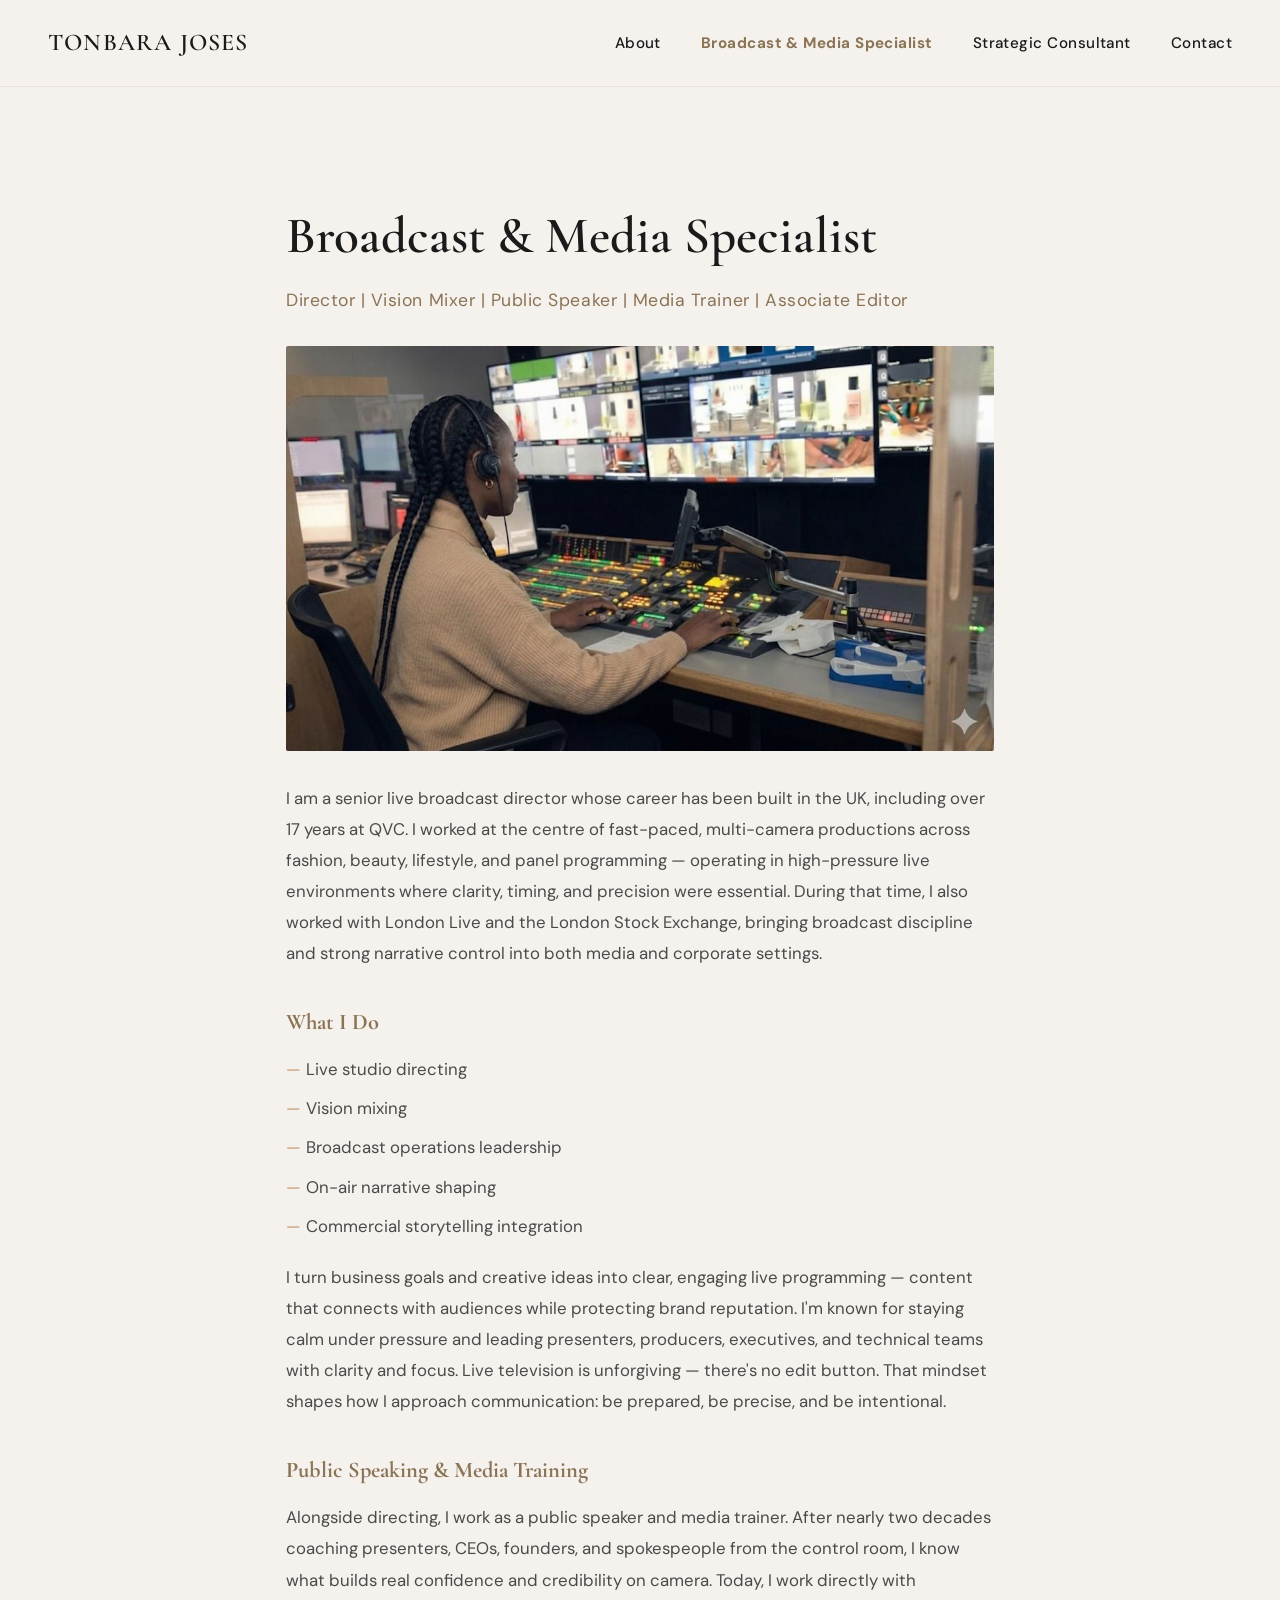
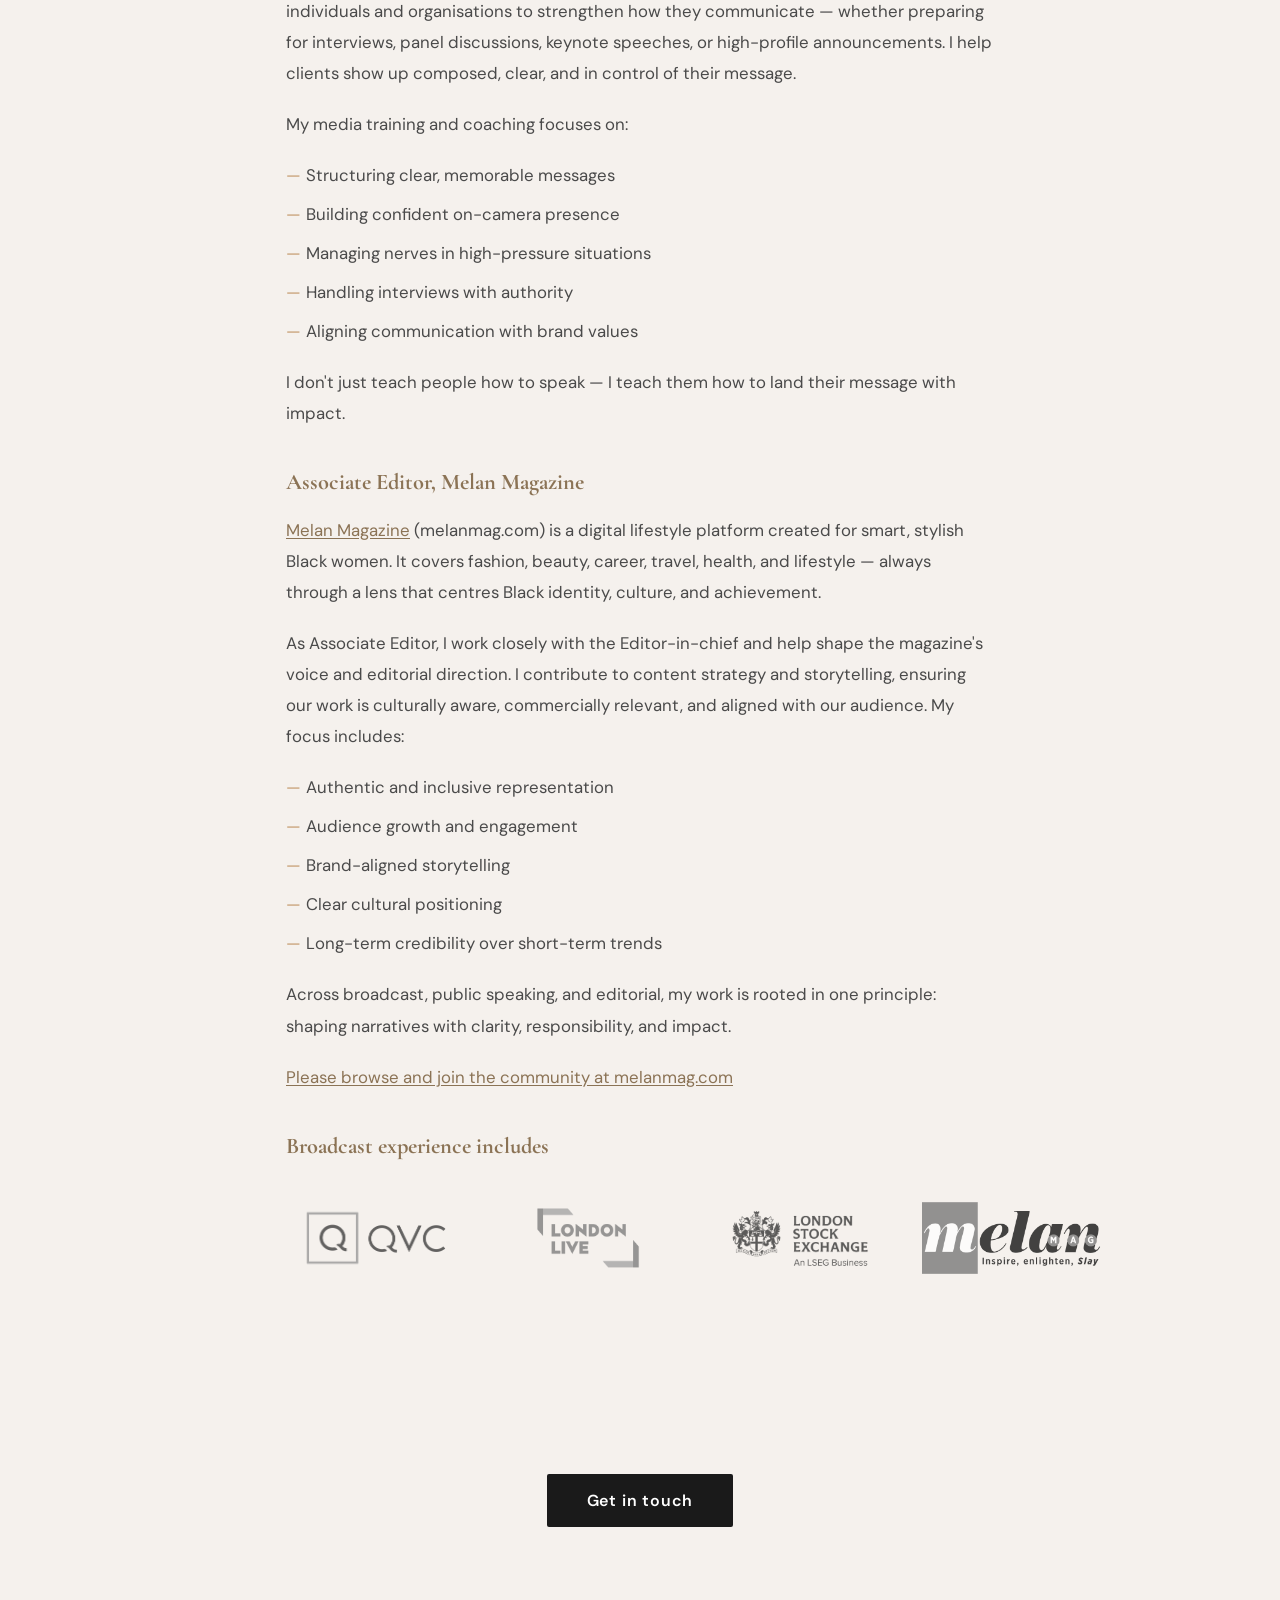
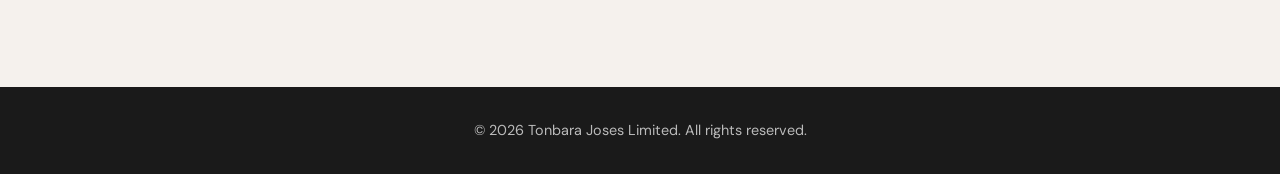
==== broadcast-media-specialist.html @ c66e3804 "Wrapped up improvements" ====
<!DOCTYPE html>
<html lang="en">
<head>
    <meta charset="UTF-8">
    <meta name="viewport" content="width=device-width, initial-scale=1.0">
    <meta name="theme-color" content="#f5f1ed">
    <meta name="description" content="Tonbara Joses - Broadcast & Media Specialist. Senior live broadcast director, vision mixer, public speaker, and media trainer with over 17 years at QVC and experience at London Live and London Stock Exchange.">
    <meta name="author" content="Tonbara Joses">
    <link rel="icon" type="image/x-icon" href="assets/favicon.ico">
    <title>Broadcast &amp; Media Specialist - Tonbara Joses</title>
    <link rel="preconnect" href="https://fonts.googleapis.com">
    <link rel="preconnect" href="https://fonts.gstatic.com" crossorigin>
    <link href="https://fonts.googleapis.com/css2?family=Cormorant+Garamond:wght@300;400;600;700&family=DM+Sans:wght@400;500;700&display=swap" rel="stylesheet">
    <link rel="stylesheet" href="styles.css">
</head>
<body>
    <header>
        <nav>
            <div class="logo"><a href="index.html">TONBARA JOSES</a></div>
            <ul class="nav-links">
                <li><a href="index.html#about">About</a></li>
                <li><a href="broadcast-media-specialist.html" class="active">Broadcast &amp; Media Specialist</a></li>
                <li><a href="strategic-consultant.html">Strategic Consultant</a></li>
                <li><a href="index.html#contact">Contact</a></li>
            </ul>
        </nav>
    </header>

    <main class="inner-page">
        <section class="page-hero">
            <h1>Broadcast &amp; Media Specialist</h1>
            <p class="page-subtitle">Director | Vision Mixer | Public Speaker | Media Trainer | Associate Editor</p>
        </section>

        <section class="page-content">
            <img src="assets/at_desk.jpeg" alt="Tonbara Joses in the broadcast control room" class="broadcast-page-photo">
            <div class="content-block content-block-no-top-margin">
                <p>
                    I am a senior live broadcast director whose career has been built in the UK, including over 17 years at QVC. I worked at the centre of fast-paced, multi-camera productions across fashion, beauty, lifestyle, and panel programming — operating in high-pressure live environments where clarity, timing, and precision were essential. During that time, I also worked with London Live and the London Stock Exchange, bringing broadcast discipline and strong narrative control into both media and corporate settings.
                </p>
            </div>

            <h3>What I Do</h3>
            <ul class="service-list">
                <li>Live studio directing</li>
                <li>Vision mixing</li>
                <li>Broadcast operations leadership</li>
                <li>On-air narrative shaping</li>
                <li>Commercial storytelling integration</li>
            </ul>
            <p>
                I turn business goals and creative ideas into clear, engaging live programming — content that connects with audiences while protecting brand reputation. I'm known for staying calm under pressure and leading presenters, producers, executives, and technical teams with clarity and focus. Live television is unforgiving — there's no edit button. That mindset shapes how I approach communication: be prepared, be precise, and be intentional.
            </p>

            <h3>Public Speaking &amp; Media Training</h3>
            <p>
                Alongside directing, I work as a public speaker and media trainer. After nearly two decades coaching presenters, CEOs, founders, and spokespeople from the control room, I know what builds real confidence and credibility on camera. Today, I work directly with individuals and organisations to strengthen how they communicate — whether preparing for interviews, panel discussions, keynote speeches, or high-profile announcements. I help clients show up composed, clear, and in control of their message.
            </p>
            <p>My media training and coaching focuses on:</p>
            <ul class="service-list">
                <li>Structuring clear, memorable messages</li>
                <li>Building confident on-camera presence</li>
                <li>Managing nerves in high-pressure situations</li>
                <li>Handling interviews with authority</li>
                <li>Aligning communication with brand values</li>
            </ul>
            <p>I don't just teach people how to speak — I teach them how to land their message with impact.</p>

            <h3>Associate Editor, Melan Magazine</h3>
            <p>
                <a href="https://melanmag.com" target="_blank" rel="noopener">Melan Magazine</a> (melanmag.com) is a digital lifestyle platform created for smart, stylish Black women. It covers fashion, beauty, career, travel, health, and lifestyle — always through a lens that centres Black identity, culture, and achievement.
            </p>
            <p>
                As Associate Editor, I work closely with the Editor-in-chief and help shape the magazine's voice and editorial direction. I contribute to content strategy and storytelling, ensuring our work is culturally aware, commercially relevant, and aligned with our audience. My focus includes:
            </p>
            <ul class="service-list">
                <li>Authentic and inclusive representation</li>
                <li>Audience growth and engagement</li>
                <li>Brand-aligned storytelling</li>
                <li>Clear cultural positioning</li>
                <li>Long-term credibility over short-term trends</li>
            </ul>
            <p>
                Across broadcast, public speaking, and editorial, my work is rooted in one principle: shaping narratives with clarity, responsibility, and impact.
            </p>
            <p><a href="https://melanmag.com" target="_blank" rel="noopener">Please browse and join the community at melanmag.com</a></p>

            <h3>Broadcast experience includes</h3>
            <div class="brands-logos">
                <img src="assets/logos/qvc.png" alt="QVC" class="brand-logo">
                <img src="assets/logos/london-live.png" alt="London Live" class="brand-logo">
                <img src="assets/logos/lse.png" alt="London Stock Exchange" class="brand-logo">
                <img src="assets/logos/melan.png" alt="Melan Magazine" class="brand-logo">
            </div>
        </section>

        <section class="page-cta">
            <button type="button" class="cta-button js-open-contact-modal">Get in touch</button>
        </section>
    </main>

    <div id="contact-modal" class="contact-modal-overlay" aria-hidden="true">
        <div class="contact-modal">
            <button type="button" class="contact-modal-close js-close-contact-modal" aria-label="Close">×</button>
            <h3>Get in touch</h3>
            <form class="contact-form" action="contact.php" method="post">
                <label for="contact-name">Name</label>
                <input type="text" id="contact-name" name="name" required>

                <label for="contact-email">Email</label>
                <input type="email" id="contact-email" name="email" required>

                <label for="contact-message">Message</label>
                <textarea id="contact-message" name="message" required></textarea>

                <button type="submit">Send message</button>
            </form>
        </div>
    </div>

    <footer>
        <p>&copy; 2026 Tonbara Joses Limited. All rights reserved.</p>
    </footer>

    <script>
        // Contact modal
        (function() {
            const overlay = document.getElementById('contact-modal');
            if (!overlay) return;
            const openModal = () => { overlay.classList.add('is-open'); overlay.setAttribute('aria-hidden', 'false'); document.body.style.overflow = 'hidden'; };
            const closeModal = () => { overlay.classList.remove('is-open'); overlay.setAttribute('aria-hidden', 'true'); document.body.style.overflow = ''; };
            document.querySelectorAll('.js-open-contact-modal').forEach(btn => btn.addEventListener('click', openModal));
            overlay.querySelector('.js-close-contact-modal').addEventListener('click', closeModal);
            overlay.addEventListener('click', e => { if (e.target === overlay) closeModal(); });
            document.addEventListener('keydown', e => { if (e.key === 'Escape') closeModal(); });
        })();

        const header = document.querySelector('header');
        window.addEventListener('scroll', () => {
            if (window.scrollY > 100) {
                header.style.background = 'rgba(245, 241, 237, 0.98)';
                header.style.boxShadow = '0 2px 20px rgba(0,0,0,0.08)';
            } else {
                header.style.background = 'rgba(245, 241, 237, 0.95)';
                header.style.boxShadow = 'none';
            }
        });
    </script>
</body>
</html>
---- styles.css ----
/* ============================================
   Tonbara Joses - External Stylesheet
   ============================================ */

/* CSS Variables */
:root {
    --primary: #1a1a1a;
    --secondary: #8b7355;
    --accent: #c49a6c;
    --light: #f5f1ed;
    --white: #ffffff;
    --transition: all 0.6s cubic-bezier(0.4, 0, 0.2, 1);
}

/* Reset & Base Styles */
* {
    margin: 0;
    padding: 0;
    box-sizing: border-box;
}

body {
    font-family: 'DM Sans', sans-serif;
    background: var(--light);
    color: var(--primary);
    line-height: 1.6;
    overflow-x: hidden;
}

/* Smooth scroll behavior */
html {
    scroll-behavior: smooth;
}

/* Header & Navigation */
header {
    position: fixed;
    top: 0;
    left: 0;
    right: 0;
    z-index: 1000;
    background: rgba(245, 241, 237, 0.95);
    backdrop-filter: blur(10px);
    border-bottom: 1px solid rgba(139, 115, 85, 0.1);
    animation: slideDown 0.8s ease-out;
}

@keyframes slideDown {
    from {
        transform: translateY(-100%);
        opacity: 0;
    }
    to {
        transform: translateY(0);
        opacity: 1;
    }
}

nav {
    max-width: 1400px;
    margin: 0 auto;
    padding: 1.5rem 3rem;
    display: flex;
    justify-content: space-between;
    align-items: center;
}

.logo {
    font-family: 'Cormorant Garamond', serif;
    font-size: 1.5rem;
    font-weight: 600;
    color: var(--primary);
    letter-spacing: 0.05em;
}

.logo a {
    color: inherit;
    text-decoration: none;
}

.nav-links {
    display: flex;
    gap: 2.5rem;
    list-style: none;
}

.nav-links a {
    text-decoration: none;
    color: var(--primary);
    font-size: 0.95rem;
    font-weight: 500;
    letter-spacing: 0.03em;
    position: relative;
    transition: var(--transition);
}

.nav-links a::after {
    content: '';
    position: absolute;
    bottom: -5px;
    left: 0;
    width: 0;
    height: 1px;
    background: var(--secondary);
    transition: width 0.4s ease;
}

.nav-links a:hover::after {
    width: 100%;
}

/* Hero Section */
.hero {
    height: 100vh;
    display: flex;
    align-items: center;
    justify-content: center;
    position: relative;
    background: linear-gradient(135deg, #f5f1ed 0%, #e8dfd6 100%);
    overflow: hidden;
    margin-top: 80px;
}

.hero::before {
    content: '';
    position: absolute;
    top: 0;
    right: 0;
    width: 60%;
    height: 100%;
    background: linear-gradient(to left, rgba(139, 115, 85, 0.08), transparent);
    animation: fadeInRight 1.2s ease-out;
}

@keyframes fadeInRight {
    from {
        opacity: 0;
        transform: translateX(50px);
    }
    to {
        opacity: 1;
        transform: translateX(0);
    }
}

.hero-content {
    max-width: 1400px;
    padding: 0 3rem;
    position: relative;
    z-index: 2;
    display: flex;
    align-items: center;
    gap: 4rem;
}

.hero-image {
    flex-shrink: 0;
    width: 350px;
    height: 350px;
    border-radius: 50%;
    overflow: hidden;
    border: 4px solid var(--white);
    box-shadow: 0 20px 60px rgba(139, 115, 85, 0.3);
    animation: fadeInUp 1s ease-out 0.2s both;
}

.hero-image img {
    width: 100%;
    height: 100%;
    object-fit: cover;
}

.hero-text {
    flex: 1;
}

.hero h1 {
    font-family: 'Cormorant Garamond', serif;
    font-size: clamp(3rem, 8vw, 6.5rem);
    font-weight: 300;
    line-height: 1.1;
    margin-bottom: 1.5rem;
    animation: fadeInUp 1s ease-out 0.3s both;
}

.hero h1 strong {
    font-weight: 700;
    display: block;
    color: var(--secondary);
}

.hero-subtitle {
    font-size: clamp(1.1rem, 2vw, 1.4rem);
    color: var(--secondary);
    margin-bottom: 2.5rem;
    letter-spacing: 0.08em;
    text-transform: uppercase;
    font-weight: 500;
    animation: fadeInUp 1s ease-out 0.5s both;
}

.hero-description {
    font-size: 1.15rem;
    max-width: 600px;
    line-height: 1.8;
    color: #4a4a4a;
    animation: fadeInUp 1s ease-out 0.7s both;
}

@keyframes fadeInUp {
    from {
        opacity: 0;
        transform: translateY(30px);
    }
    to {
        opacity: 1;
        transform: translateY(0);
    }
}

.cta-button {
    display: inline-block;
    margin-top: 2rem;
    padding: 1rem 2.5rem;
    background: var(--primary);
    color: var(--white);
    text-decoration: none;
    font-weight: 600;
    letter-spacing: 0.05em;
    border-radius: 2px;
    border: none;
    cursor: pointer;
    font-family: inherit;
    font-size: 1rem;
    transition: var(--transition);
    animation: fadeInUp 1s ease-out 0.9s both;
}

.cta-button:hover {
    background: var(--secondary);
    transform: translateY(-2px);
    box-shadow: 0 10px 30px rgba(139, 115, 85, 0.3);
}

/* Section Styles */
section {
    max-width: 1400px;
    margin: 0 auto;
    padding: 6rem 3rem;
}

.section-header {
    text-align: center;
    margin-bottom: 4rem;
}

.section-title {
    font-family: 'Cormorant Garamond', serif;
    font-size: clamp(2.5rem, 5vw, 4rem);
    font-weight: 600;
    margin-bottom: 1rem;
    color: var(--primary);
}

.section-subtitle {
    font-size: 1.1rem;
    color: var(--secondary);
    letter-spacing: 0.05em;
}

/* Inner pages (Broadcast & Media Specialist, Strategic Consultant) */
.inner-page {
    padding-top: 100px;
    max-width: 900px;
    margin: 0 auto;
    padding-left: 3rem;
    padding-right: 3rem;
    padding-bottom: 4rem;
}

.page-hero {
    margin-bottom: 2rem;
    padding-bottom: 0;
}

.inner-page .page-content {
    padding-top: 0;
}

.page-hero h1 {
    font-family: 'Cormorant Garamond', serif;
    font-size: clamp(2.25rem, 4vw, 3.5rem);
    font-weight: 600;
    color: var(--primary);
    margin-bottom: 0.5rem;
}

.page-subtitle {
    font-size: 1.1rem;
    color: var(--secondary);
    letter-spacing: 0.03em;
}

.page-lead {
    font-size: 1.15rem;
    line-height: 1.7;
    color: #4a4a4a;
    margin-top: 1rem;
}

.page-content {
    font-size: 1.05rem;
    line-height: 1.85;
    color: #4a4a4a;
}

.page-content h2 {
    font-family: 'Cormorant Garamond', serif;
    font-size: 1.75rem;
    color: var(--primary);
    margin-top: 2.5rem;
    margin-bottom: 1rem;
}

.page-content h3 {
    font-family: 'Cormorant Garamond', serif;
    font-size: 1.4rem;
    color: var(--secondary);
    margin-top: 2rem;
    margin-bottom: 0.75rem;
}

.page-content p {
    margin-bottom: 1.25rem;
}

.page-content .content-block {
    margin-bottom: 1.5rem;
}

.page-content .content-block-no-top-margin {
    margin-top: 0;
}

.broadcast-page-photo {
    width: 100%;
    height: auto;
    display: block;
    margin-bottom: 2rem;
    border-radius: 2px;
}

.page-content .service-list {
    list-style: none;
    margin-bottom: 1.25rem;
}

.page-content .service-list li {
    position: relative;
    padding-left: 1.25rem;
    margin-bottom: 0.5rem;
}

.page-content .service-list li::before {
    content: '—';
    position: absolute;
    left: 0;
    color: var(--accent);
}

.page-content a {
    color: var(--secondary);
    text-decoration: underline;
    text-underline-offset: 2px;
}

.page-content a:hover {
    color: var(--accent);
}

.page-content .highlight-block {
    background: rgba(139, 115, 85, 0.06);
    border-left: 3px solid var(--accent);
    padding: 1.5rem 1.75rem;
    margin-top: 2rem;
    margin-bottom: 2rem;
}

.page-cta {
    text-align: center;
    padding-top: 1rem;
}

/* Contact Modal */
.contact-modal-overlay {
    display: none;
    position: fixed;
    inset: 0;
    background: rgba(26, 26, 26, 0.6);
    z-index: 2000;
    align-items: center;
    justify-content: center;
    padding: 2rem;
    opacity: 0;
    transition: opacity 0.3s ease;
}

.contact-modal-overlay.is-open {
    display: flex;
    opacity: 1;
}

.contact-modal {
    background: var(--white);
    max-width: 500px;
    width: 100%;
    padding: 2.5rem;
    border-radius: 2px;
    box-shadow: 0 20px 60px rgba(0, 0, 0, 0.2);
    position: relative;
    transform: translateY(-20px);
    transition: transform 0.3s ease;
}

.contact-modal-overlay.is-open .contact-modal {
    transform: translateY(0);
}

.contact-modal-close {
    position: absolute;
    top: 1rem;
    right: 1rem;
    background: none;
    border: none;
    font-size: 1.5rem;
    cursor: pointer;
    color: var(--primary);
    line-height: 1;
    padding: 0.25rem;
}

.contact-modal-close:hover {
    color: var(--secondary);
}

.contact-modal h3 {
    font-family: 'Cormorant Garamond', serif;
    font-size: 1.75rem;
    margin-bottom: 1.5rem;
    color: var(--primary);
}

.contact-form label {
    display: block;
    font-size: 0.9rem;
    font-weight: 500;
    margin-bottom: 0.5rem;
    color: var(--primary);
}

.contact-form input,
.contact-form textarea {
    width: 100%;
    padding: 0.75rem 1rem;
    font-family: inherit;
    font-size: 1rem;
    border: 1px solid rgba(139, 115, 85, 0.3);
    border-radius: 2px;
    margin-bottom: 1.25rem;
    background: var(--white);
}

.contact-form textarea {
    min-height: 120px;
    resize: vertical;
}

.contact-form input:focus,
.contact-form textarea:focus {
    outline: none;
    border-color: var(--accent);
}

.contact-form .form-error {
    color: #c0392b;
    font-size: 0.85rem;
    margin-top: -0.75rem;
    margin-bottom: 1rem;
}

.contact-form .form-success {
    color: #27ae60;
    font-size: 0.95rem;
    margin-bottom: 1rem;
}

.contact-form button[type="submit"] {
    padding: 1rem 2rem;
    background: var(--primary);
    color: var(--white);
    border: none;
    font-family: inherit;
    font-size: 1rem;
    font-weight: 600;
    letter-spacing: 0.03em;
    cursor: pointer;
    border-radius: 2px;
    transition: var(--transition);
}

.contact-form button[type="submit"]:hover {
    background: var(--secondary);
}

.nav-links a.active {
    font-weight: 700;
    color: var(--secondary);
}

/* About Section */
.about-content {
    display: grid;
    grid-template-columns: 1fr 1fr;
    gap: 5rem;
    align-items: center;
}

.about-image {
    width: 100%;
    height: 600px;
    background: linear-gradient(135deg, var(--secondary), var(--accent));
    border-radius: 2px;
    overflow: hidden;
    position: relative;
}

.about-image img {
    width: 100%;
    height: 100%;
    object-fit: cover;
}

.about-text h3 {
    font-family: 'Cormorant Garamond', serif;
    font-size: 2rem;
    margin-bottom: 1.5rem;
    color: var(--secondary);
}

.about-text p {
    font-size: 1.05rem;
    line-height: 1.9;
    margin-bottom: 1.5rem;
    color: #4a4a4a;
}

.expertise-list {
    display: grid;
    grid-template-columns: repeat(2, 1fr);
    gap: 1.5rem;
    margin-top: 2rem;
}

.expertise-item {
    padding: 1.5rem;
    background: var(--white);
    border-left: 3px solid var(--accent);
    transition: var(--transition);
}

.expertise-item:hover {
    transform: translateX(10px);
    box-shadow: 0 5px 20px rgba(0,0,0,0.08);
}

.expertise-item h4 {
    font-family: 'Cormorant Garamond', serif;
    font-size: 1.3rem;
    margin-bottom: 0.5rem;
    color: var(--primary);
}

.expertise-item p {
    font-size: 0.95rem;
    color: #666;
}

/* Experience/Timeline Section */
#experience {
    background: var(--white);
}

.timeline {
    max-width: 900px;
    margin: 0 auto;
    position: relative;
}

.timeline::before {
    content: '';
    position: absolute;
    left: 0;
    top: 0;
    bottom: 0;
    width: 2px;
    background: var(--accent);
}

.timeline-item {
    position: relative;
    padding-left: 2.5rem;
    padding-bottom: 3rem;
}

.timeline-item:last-child {
    padding-bottom: 0;
}

.timeline-item::before {
    content: '';
    position: absolute;
    left: -6px;
    top: 5px;
    width: 14px;
    height: 14px;
    border-radius: 50%;
    background: var(--accent);
    border: 3px solid var(--white);
    box-shadow: 0 0 0 2px var(--accent);
}

.timeline-date {
    font-size: 0.9rem;
    font-weight: 600;
    color: var(--accent);
    letter-spacing: 0.05em;
    margin-bottom: 0.5rem;
}

.timeline-content {
    background: var(--light);
    padding: 1.5rem 2rem;
    border-radius: 2px;
    border-left: 3px solid var(--secondary);
    transition: var(--transition);
}

.timeline-content:hover {
    transform: translateX(5px);
    box-shadow: 0 5px 20px rgba(0,0,0,0.08);
}

.timeline-content h4 {
    font-family: 'Cormorant Garamond', serif;
    font-size: 1.4rem;
    color: var(--primary);
    margin-bottom: 0.25rem;
}

.timeline-company {
    font-size: 0.95rem;
    font-weight: 600;
    color: var(--secondary);
    margin-bottom: 0.75rem;
}

.timeline-content p {
    font-size: 0.95rem;
    color: #666;
    line-height: 1.7;
}

/* About Tonbara Joses Section */
#about,
#about-tonbara {
    background: var(--white);
    border: 2px solid var(--white);
    box-shadow: 0 0 0 1px rgba(0, 0, 0, 0.06);
}

.about-tonbara-content {
    display: grid;
    grid-template-columns: 2fr 1fr;
    gap: 4rem;
    align-items: start;
}

.about-tonbara-image img {
    width: 100%;
    height: auto;
    border-radius: 2px;
    box-shadow: 0 20px 60px rgba(139, 115, 85, 0.2);
}

.about-tonbara-text h2 {
    font-family: 'Cormorant Garamond', serif;
    font-size: 2.5rem;
    margin-bottom: 2rem;
    color: var(--primary);
}

.about-tonbara-text p {
    font-size: 1.05rem;
    line-height: 1.9;
    margin-bottom: 1.5rem;
    text-align: justify;
    color: #4a4a4a;
}

@media (max-width: 968px) {
    .about-tonbara-content {
        grid-template-columns: 1fr;
        gap: 2rem;
    }

    .about-tonbara-image img {
        max-width: 400px;
        margin: 0 auto;
        display: block;
    }

    .about-tonbara-text h2 {
        text-align: center;
    }
}

/* What I Do Section */
.what-i-do-links {
    display: grid;
    grid-template-columns: repeat(2, 1fr);
    gap: 2rem;
    max-width: 900px;
    margin: 0 auto;
}

.what-i-do-card {
    display: block;
    padding: 2rem 2.5rem;
    background: var(--white);
    border: 1px solid rgba(139, 115, 85, 0.2);
    border-radius: 2px;
    text-decoration: none;
    color: var(--primary);
    transition: var(--transition);
}

.what-i-do-card:hover {
    border-color: var(--accent);
    transform: translateY(-4px);
    box-shadow: 0 12px 32px rgba(139, 115, 85, 0.15);
}

.what-i-do-title {
    display: block;
    font-family: 'Cormorant Garamond', serif;
    font-size: 1.5rem;
    font-weight: 600;
    color: var(--primary);
    margin-bottom: 0.5rem;
}

.what-i-do-subtitle {
    display: block;
    font-size: 0.95rem;
    color: var(--secondary);
    letter-spacing: 0.02em;
}

@media (max-width: 768px) {
    .what-i-do-links {
        grid-template-columns: 1fr;
    }
}

/* Brands / logos section */
.brands-section {
    margin-top: 3rem;
    padding-top: 2rem;
    border-top: 1px solid rgba(139, 115, 85, 0.15);
}

.brands-section .brands-logos {
    justify-content: center;
}

.brands-heading {
    text-align: center;
    font-size: 0.95rem;
    color: var(--secondary);
    letter-spacing: 0.05em;
    margin-bottom: 1.5rem;
}

.brands-logos {
    display: flex;
    flex-wrap: nowrap;
    align-items: center;
    justify-content: space-between;
    width: 100%;
    gap: 2rem;
}

.brand-logo {
    width: auto;
    max-width: 180px;
    object-fit: contain;
    filter: grayscale(100%);
    opacity: 0.75;
    transition: var(--transition);
    cursor: pointer;
}

.brand-logo:hover {
    filter: grayscale(0%);
    opacity: 1;
}

/* Brands on inner page (broadcast) */
.page-content .brands-logos {
    margin-top: 0.5rem;
    margin-bottom: 2rem;
}

.page-content .brands-logos .brand-logo {
    height: 120px;
}

/* Gallery Section */
#gallery {
    background: var(--white);
}

.gallery-grid {
    display: grid;
    grid-template-columns: repeat(auto-fit, minmax(350px, 1fr));
    gap: 2rem;
    margin-top: 3rem;
}

.gallery-item {
    position: relative;
    height: 450px;
    border-radius: 2px;
    overflow: hidden;
    cursor: pointer;
    transition: var(--transition);
}

.gallery-item:hover {
    transform: translateY(-5px);
    box-shadow: 0 15px 40px rgba(0,0,0,0.15);
}

.gallery-item::before {
    content: '';
    position: absolute;
    top: 0;
    left: 0;
    right: 0;
    bottom: 0;
    background: linear-gradient(to bottom, transparent 50%, rgba(26, 26, 26, 0.9));
    z-index: 1;
    transition: var(--transition);
}

.gallery-item:hover::before {
    background: linear-gradient(to bottom, transparent 30%, rgba(26, 26, 26, 0.95));
}

.gallery-image {
    width: 100%;
    height: 100%;
    background: linear-gradient(135deg, var(--secondary), var(--accent));
    object-fit: cover;
}

.gallery-info {
    position: absolute;
    bottom: 0;
    left: 0;
    right: 0;
    padding: 2rem;
    z-index: 2;
    color: var(--white);
}

.gallery-info h3 {
    font-family: 'Cormorant Garamond', serif;
    font-size: 1.5rem;
    margin-bottom: 0.5rem;
}

.gallery-info p {
    font-size: 0.95rem;
    opacity: 0.9;
}

.gallery-tag {
    display: inline-block;
    padding: 0.3rem 0.8rem;
    background: var(--accent);
    font-size: 0.75rem;
    font-weight: 600;
    letter-spacing: 0.05em;
    text-transform: uppercase;
    margin-top: 0.5rem;
    border-radius: 2px;
}

/* Press Section */
#press {
    background: var(--primary);
    color: var(--white);
}

#press .section-title {
    color: var(--white);
}

#press .section-subtitle {
    color: var(--accent);
}

.press-grid {
    display: grid;
    grid-template-columns: repeat(auto-fill, minmax(350px, 1fr));
    gap: 2rem;
    margin-top: 3rem;
}

.press-item {
    background: rgba(255, 255, 255, 0.05);
    padding: 2.5rem;
    border-radius: 2px;
    border: 1px solid rgba(196, 154, 108, 0.2);
    transition: var(--transition);
    position: relative;
    overflow: hidden;
}

.press-item::before {
    content: '"';
    position: absolute;
    top: -20px;
    right: 20px;
    font-family: 'Cormorant Garamond', serif;
    font-size: 10rem;
    color: rgba(196, 154, 108, 0.1);
    line-height: 1;
}

.press-item:hover {
    background: rgba(255, 255, 255, 0.08);
    border-color: var(--accent);
    transform: translateY(-5px);
}

.press-source {
    display: flex;
    align-items: center;
    gap: 1rem;
    margin-bottom: 1.5rem;
}

.press-logo {
    width: 50px;
    height: 50px;
    background: var(--accent);
    border-radius: 50%;
    display: flex;
    align-items: center;
    justify-content: center;
    font-family: 'Cormorant Garamond', serif;
    font-weight: 700;
    font-size: 1.5rem;
}

.press-publication {
    font-weight: 700;
    font-size: 1.1rem;
    letter-spacing: 0.05em;
}

.press-headline {
    font-family: 'Cormorant Garamond', serif;
    font-size: 1.5rem;
    line-height: 1.4;
    margin-bottom: 1rem;
    color: var(--white);
}

.press-excerpt {
    font-size: 0.95rem;
    line-height: 1.7;
    color: rgba(255, 255, 255, 0.8);
    margin-bottom: 1.5rem;
}

.press-date {
    font-size: 0.85rem;
    color: var(--accent);
    letter-spacing: 0.05em;
}

.press-link {
    color: var(--accent);
    text-decoration: none;
    font-weight: 600;
    font-size: 0.9rem;
    letter-spacing: 0.05em;
    text-transform: uppercase;
    display: inline-flex;
    align-items: center;
    gap: 0.5rem;
    transition: var(--transition);
}

.press-link:hover {
    color: var(--white);
    gap: 1rem;
}

/* Contact Section */
#contact {
    text-align: center;
    background: var(--light);
}

.contact-content {
    max-width: 800px;
    margin: 0 auto;
}

.contact-info {
    display: flex;
    justify-content: center;
    gap: 3rem;
    margin-top: 3rem;
    flex-wrap: wrap;
}

.contact-item {
    text-align: center;
}

.contact-item h4 {
    font-family: 'Cormorant Garamond', serif;
    font-size: 1.3rem;
    margin-bottom: 0.5rem;
    color: var(--secondary);
}

.contact-item a {
    color: var(--primary);
    text-decoration: none;
    font-weight: 500;
    transition: var(--transition);
}

.contact-item a:hover {
    color: var(--secondary);
}

.social-links {
    display: flex;
    justify-content: center;
    gap: 2rem;
    margin-top: 3rem;
}

.social-links a {
    width: 50px;
    height: 50px;
    border: 2px solid var(--secondary);
    border-radius: 50%;
    display: flex;
    align-items: center;
    justify-content: center;
    color: var(--secondary);
    text-decoration: none;
    font-weight: 700;
    transition: var(--transition);
}

.social-links a:hover {
    background: var(--secondary);
    color: var(--white);
    transform: translateY(-5px);
}

/* Footer */
footer {
    background: var(--primary);
    color: var(--white);
    text-align: center;
    padding: 2rem;
}

footer p {
    font-size: 0.9rem;
    opacity: 0.7;
}

/* Scroll animations */
.fade-in {
    opacity: 0;
    transform: translateY(30px);
    transition: opacity 0.8s ease-out, transform 0.8s ease-out;
}

.fade-in.visible {
    opacity: 1;
    transform: translateY(0);
}

/* Responsive Design */
@media (max-width: 968px) {
    .hero-content {
        flex-direction: column;
        text-align: center;
        gap: 2rem;
    }

    .hero-image {
        width: 250px;
        height: 250px;
    }

    nav {
        padding: 1.5rem 2rem;
    }

    .nav-links {
        gap: 1.5rem;
    }

    section {
        padding: 4rem 2rem;
    }

    .timeline {
        padding-left: 1rem;
    }

    .timeline::before {
        left: 4px;
    }

    .timeline-item {
        padding-left: 1.5rem;
    }

    .timeline-item::before {
        left: -2px;
    }

    .expertise-list {
        grid-template-columns: 1fr;
    }

    .gallery-grid,
    .press-grid {
        grid-template-columns: 1fr;
    }

    .contact-info {
        flex-direction: column;
        gap: 2rem;
    }
}

@media (max-width: 640px) {
    nav {
        flex-direction: column;
        gap: 1rem;
        padding: 1rem;
    }

    .nav-links {
        gap: 1rem;
        font-size: 0.85rem;
    }

    .hero {
        margin-top: 120px;
    }

    .hero h1 {
        font-size: 2.5rem;
    }

    section {
        padding: 3rem 1.5rem;
    }
}
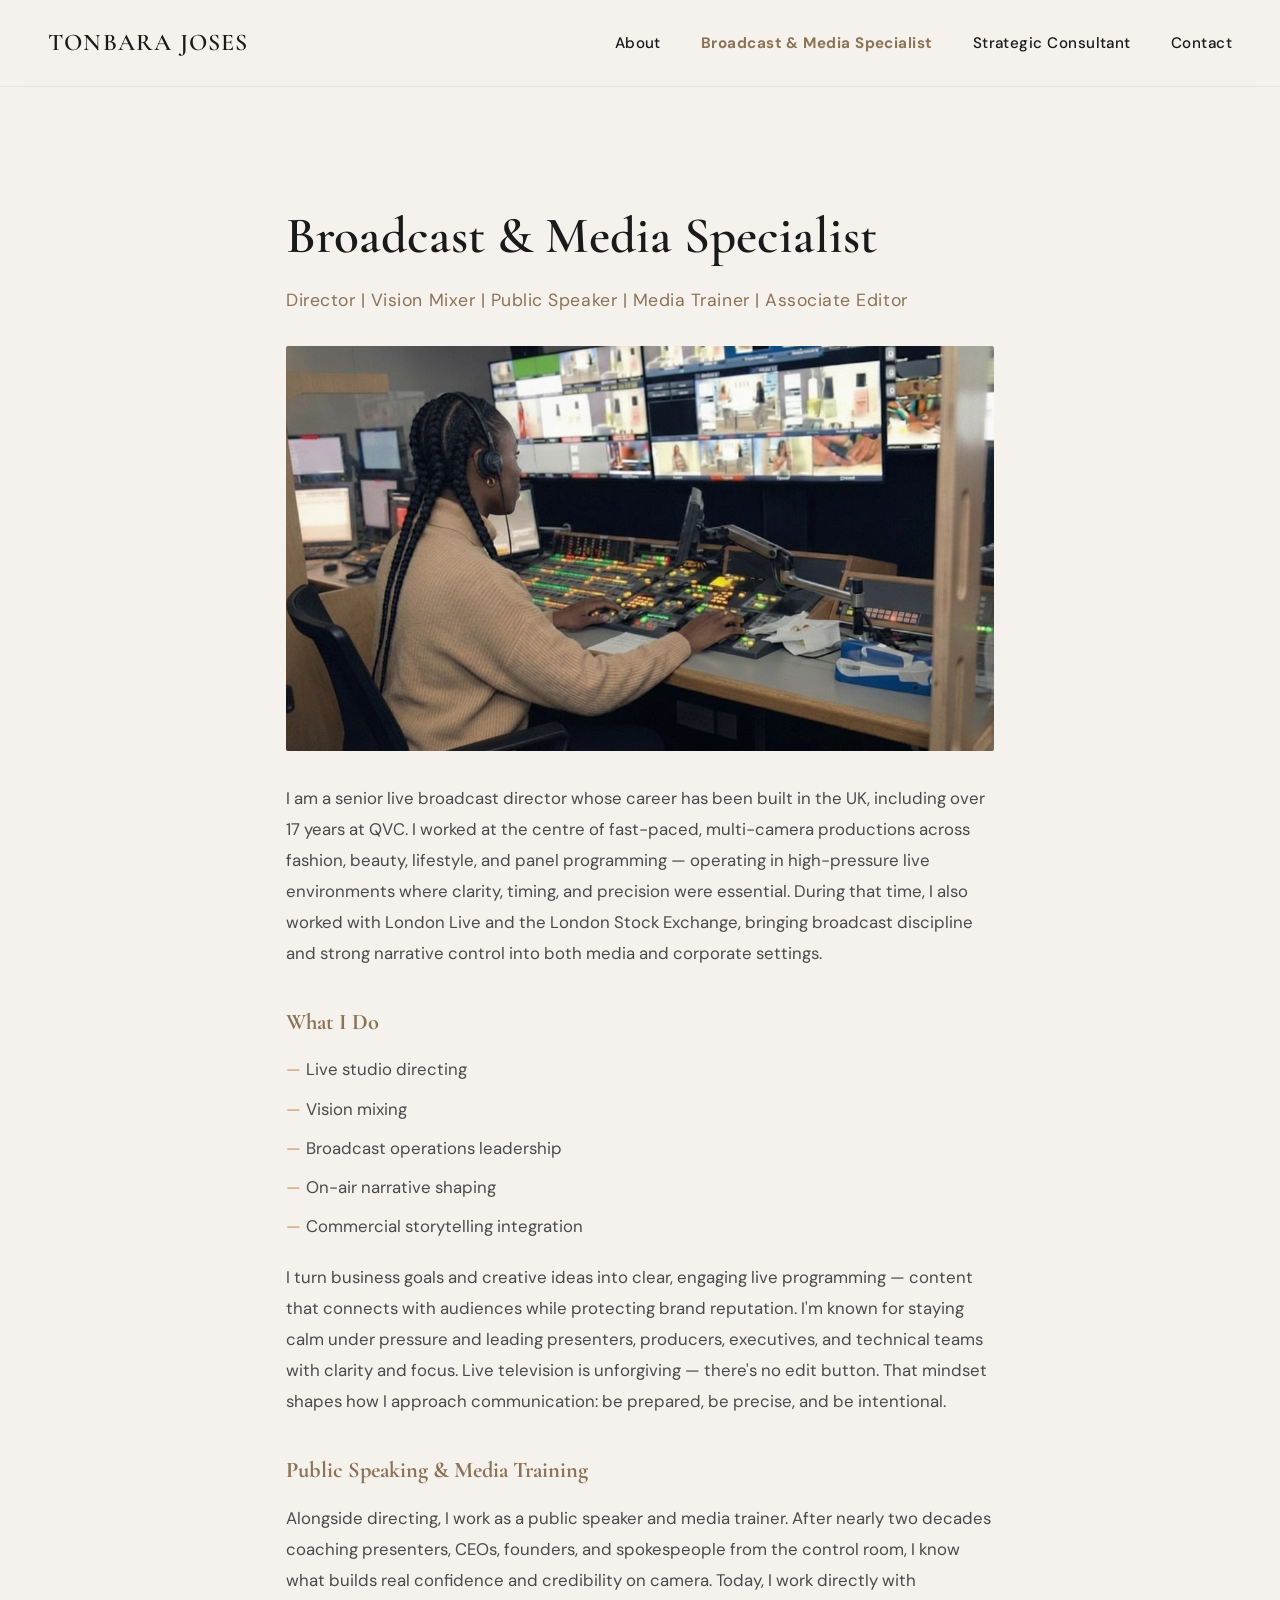
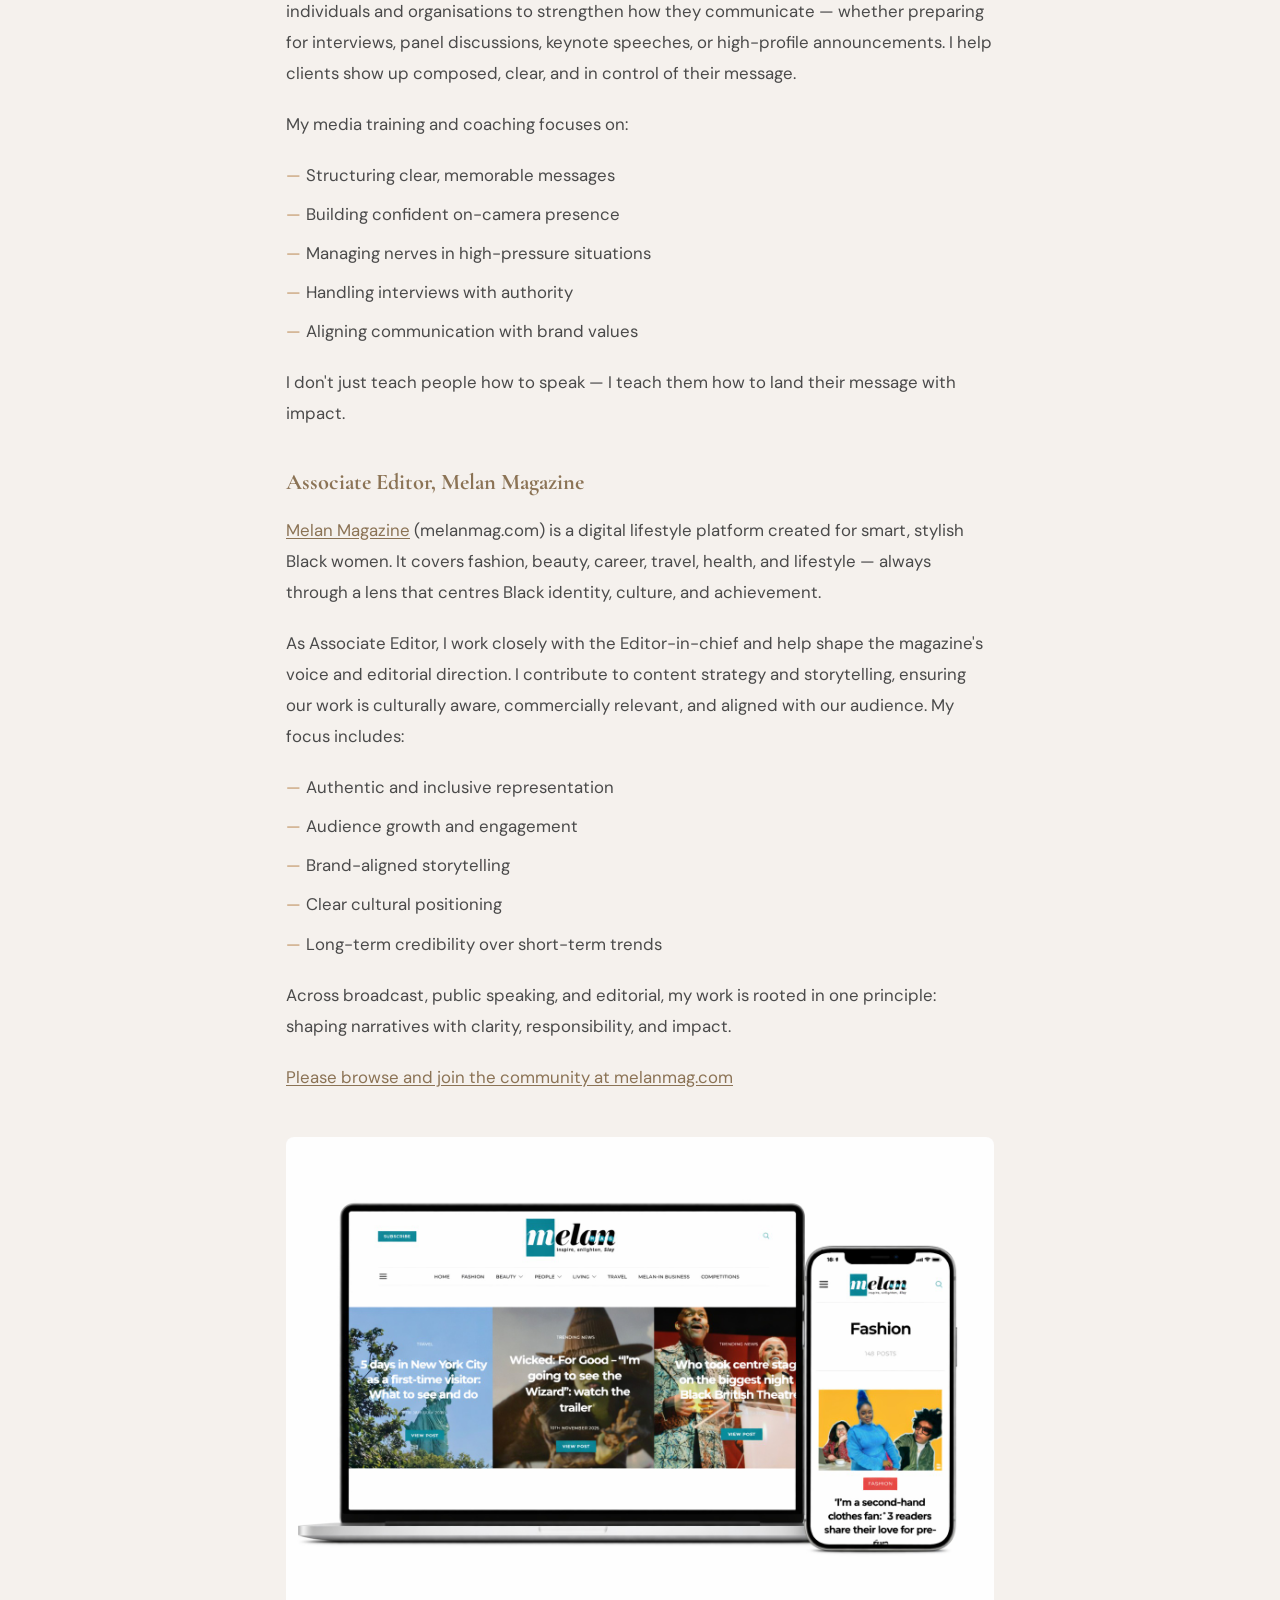
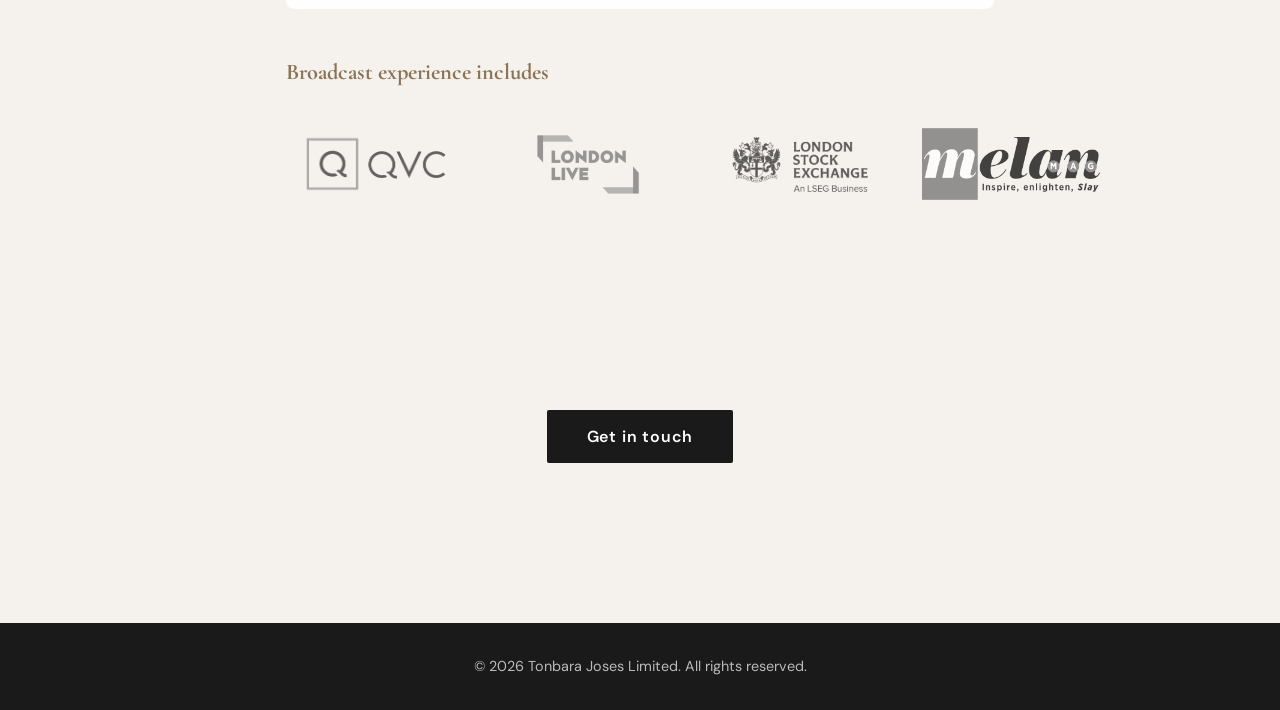
==== commit c24646e9: "Wrapped up all the fixes" ====
--- a/broadcast-media-specialist.html
+++ b/broadcast-media-specialist.html
@@ -33,7 +33,7 @@
         </section>
 
         <section class="page-content">
-            <img src="assets/at_desk.jpeg" alt="Tonbara Joses in the broadcast control room" class="broadcast-page-photo">
+            <img src="assets/at_desk_2.png" alt="Tonbara Joses in the broadcast control room" class="broadcast-page-photo">
             <div class="content-block content-block-no-top-margin">
                 <p>
                     I am a senior live broadcast director whose career has been built in the UK, including over 17 years at QVC. I worked at the centre of fast-paced, multi-camera productions across fashion, beauty, lifestyle, and panel programming — operating in high-pressure live environments where clarity, timing, and precision were essential. During that time, I also worked with London Live and the London Stock Exchange, bringing broadcast discipline and strong narrative control into both media and corporate settings.
@@ -84,13 +84,14 @@
                 Across broadcast, public speaking, and editorial, my work is rooted in one principle: shaping narratives with clarity, responsibility, and impact.
             </p>
             <p><a href="https://melanmag.com" target="_blank" rel="noopener">Please browse and join the community at melanmag.com</a></p>
+            <img src="assets/melanmag.jpeg" alt="Melan Magazine" class="melan-mag-image">
 
             <h3>Broadcast experience includes</h3>
             <div class="brands-logos">
-                <img src="assets/logos/qvc.png" alt="QVC" class="brand-logo">
-                <img src="assets/logos/london-live.png" alt="London Live" class="brand-logo">
-                <img src="assets/logos/lse.png" alt="London Stock Exchange" class="brand-logo">
-                <img src="assets/logos/melan.png" alt="Melan Magazine" class="brand-logo">
+                <a href="https://www.qvcuk.com" target="_blank" rel="noopener"><img src="assets/logos/qvc.png" alt="QVC" class="brand-logo"></a>
+                <a href="https://www.londonlive.co.uk" target="_blank" rel="noopener"><img src="assets/logos/london-live.png" alt="London Live" class="brand-logo"></a>
+                <a href="https://www.londonstockexchange.com" target="_blank" rel="noopener"><img src="assets/logos/lse.png" alt="London Stock Exchange" class="brand-logo"></a>
+                <a href="https://melanmag.com" target="_blank" rel="noopener"><img src="assets/logos/melan.png" alt="Melan Magazine" class="brand-logo"></a>
             </div>
         </section>
 
--- a/styles.css
+++ b/styles.css
@@ -168,6 +168,7 @@
     width: 100%;
     height: 100%;
     object-fit: cover;
+    object-position: center 15%;
 }
 
 .hero-text {
@@ -342,6 +343,13 @@
     margin-top: 0;
 }
 
+.melan-mag-image {
+    max-width: 100%;
+    height: auto;
+    margin-top: 1.5rem;
+    border-radius: 8px;
+}
+
 .broadcast-page-photo {
     width: 100%;
     height: auto;
@@ -770,6 +778,32 @@
     .what-i-do-links {
         grid-template-columns: 1fr;
     }
+
+    /* Brand logos responsive */
+    .brands-logos {
+        flex-wrap: wrap;
+        gap: 1rem;
+        justify-content: center;
+    }
+
+    .brand-logo {
+        max-width: 120px;
+        height: auto !important;
+    }
+
+    .page-content .brands-logos .brand-logo, .brands-section .brands-logos .brand-logo {
+        max-width: 100px;
+    }
+}
+
+@media (max-width: 480px) {
+    .brand-logo {
+        max-width: 80px;
+    }
+
+    .page-content .brands-logos .brand-logo, .brands-section .brands-logos .brand-logo {
+        max-width: 70px;
+    }
 }
 
 /* Brands / logos section */
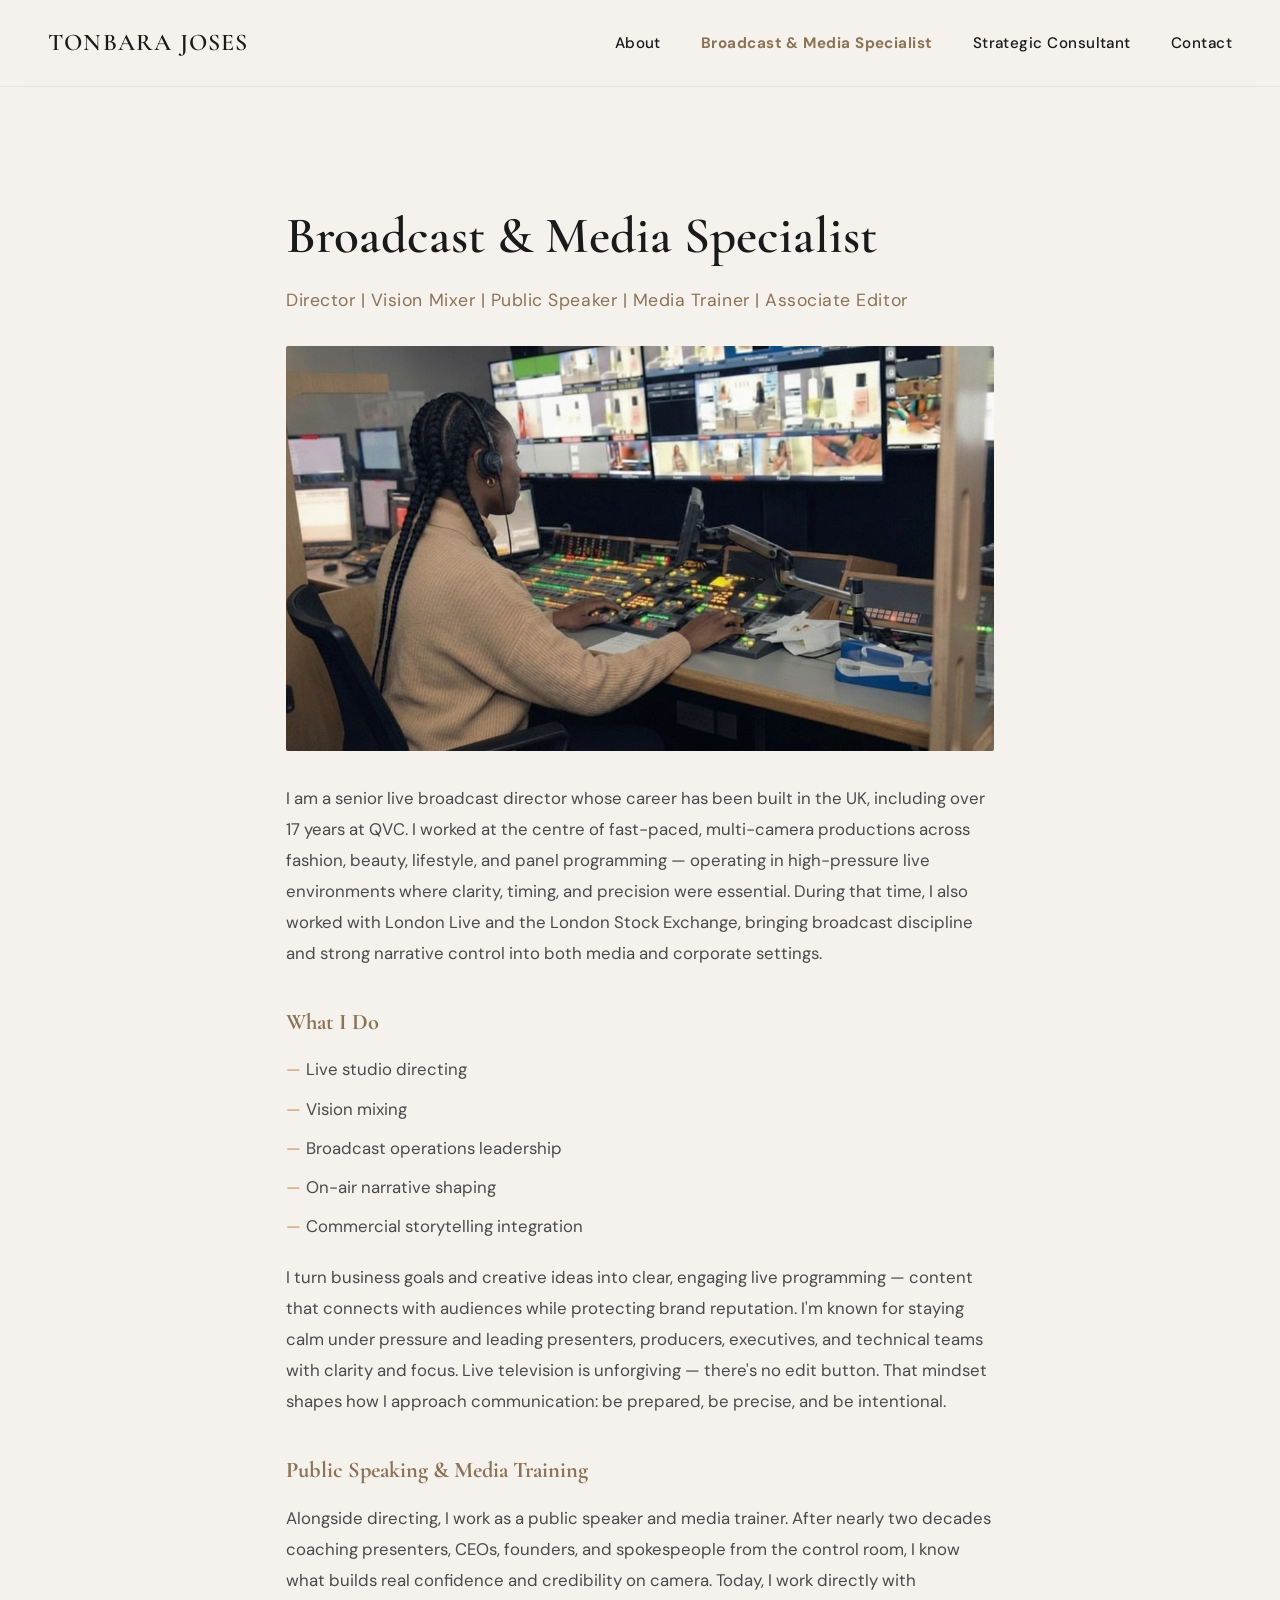
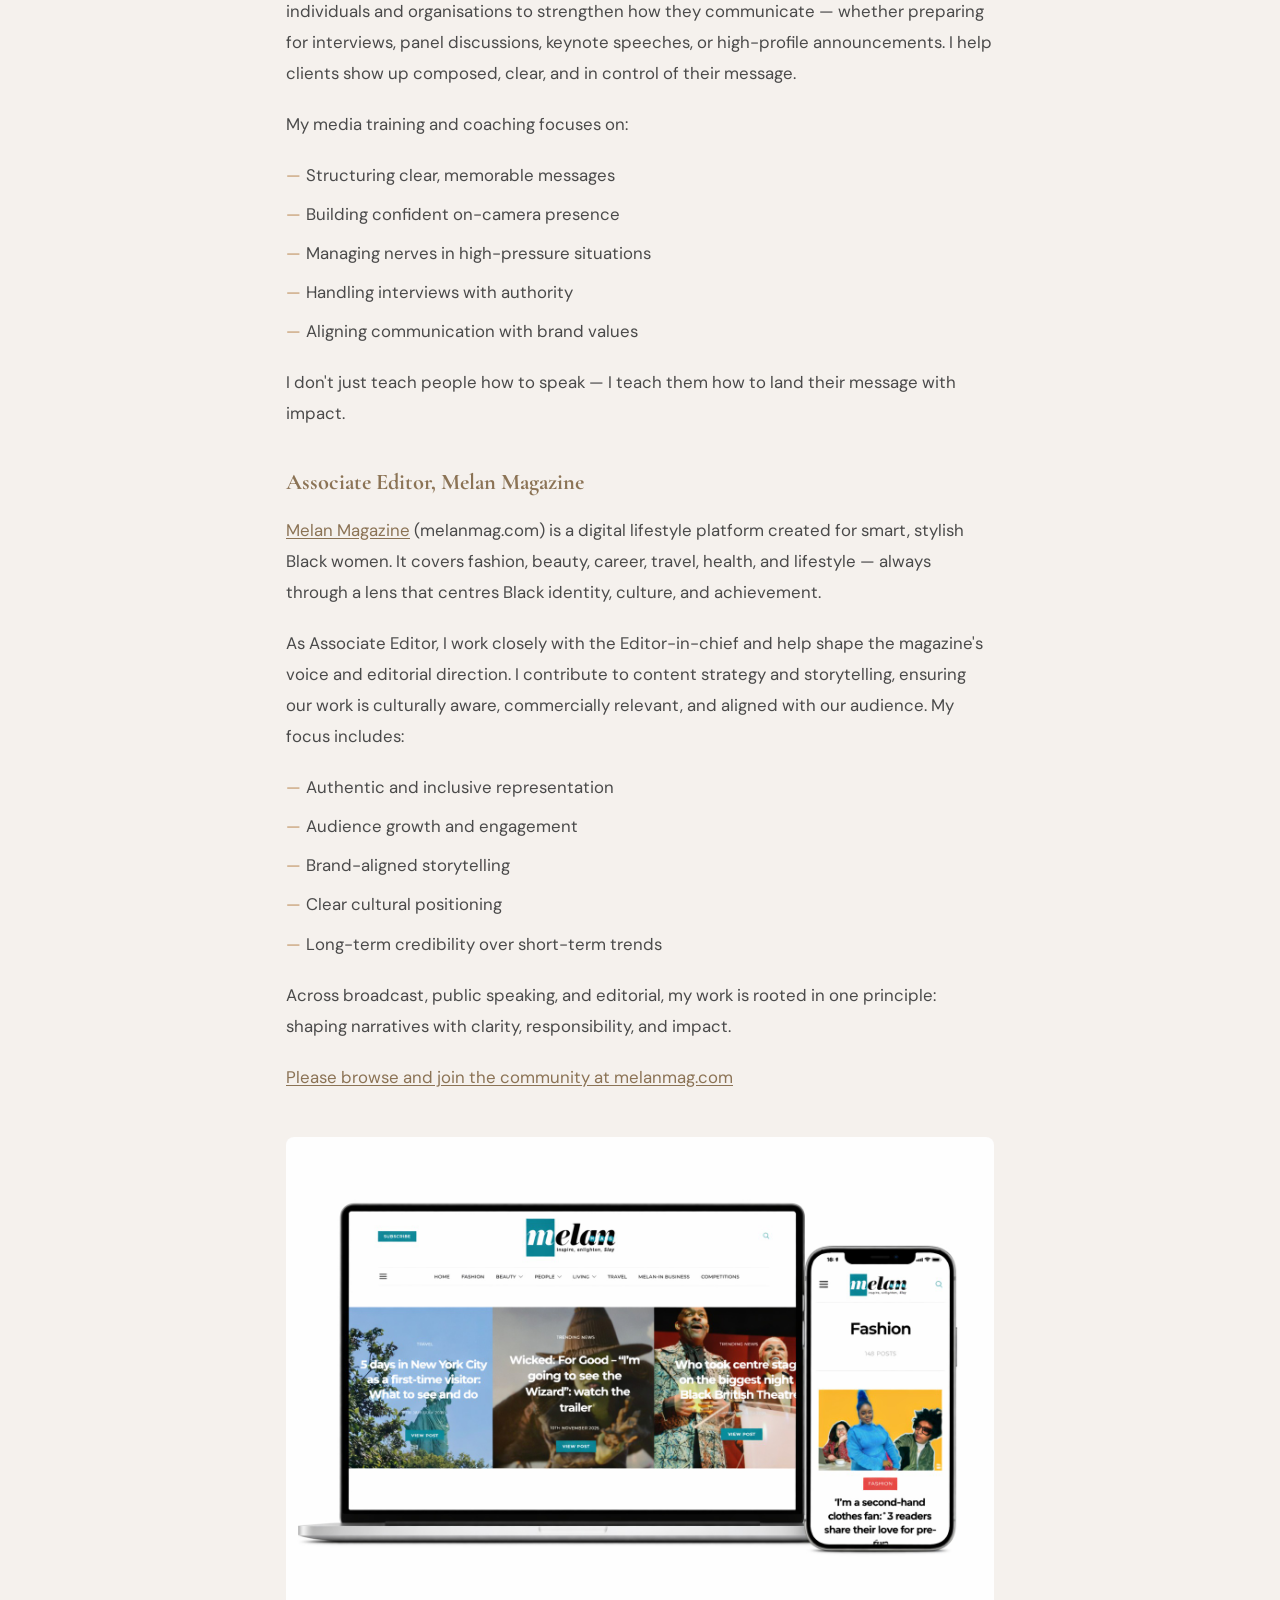
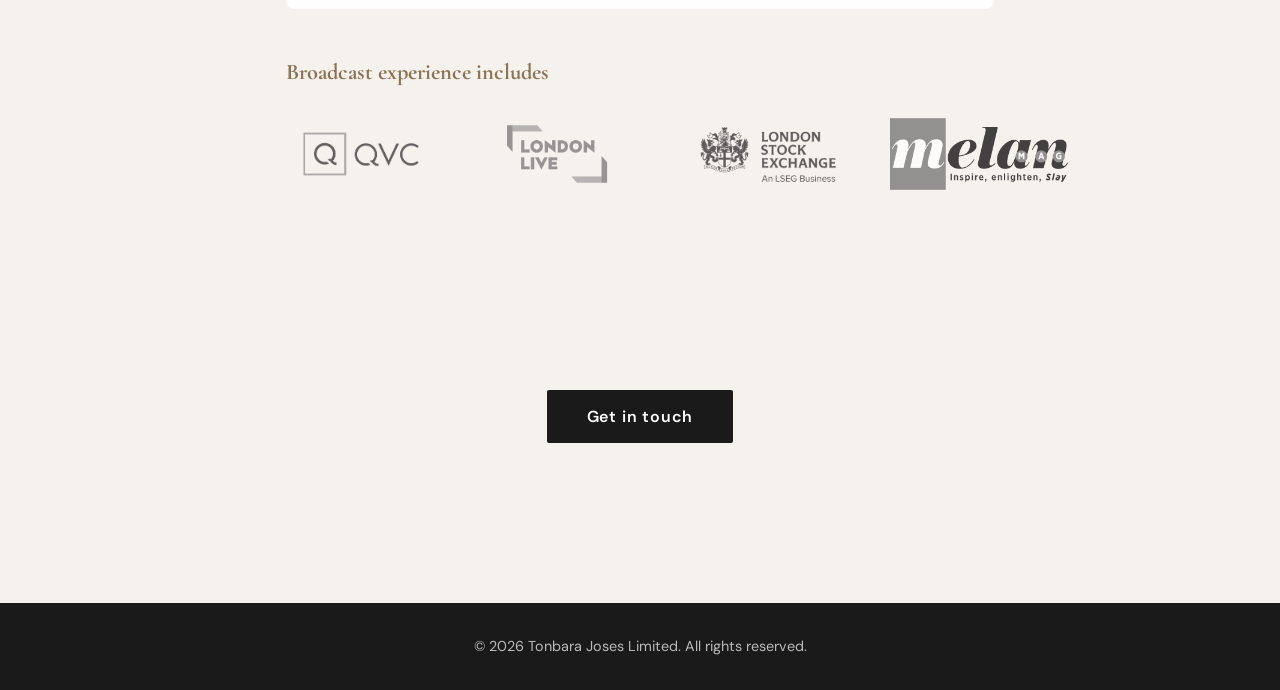
==== commit cc243319: "Added hamburger menu and made the brand logos more resilient" ====
--- a/broadcast-media-specialist.html
+++ b/broadcast-media-specialist.html
@@ -17,6 +17,11 @@
     <header>
         <nav>
             <div class="logo"><a href="index.html">TONBARA JOSES</a></div>
+            <button class="hamburger" aria-label="Toggle menu" aria-expanded="false">
+                <span></span>
+                <span></span>
+                <span></span>
+            </button>
             <ul class="nav-links">
                 <li><a href="index.html#about">About</a></li>
                 <li><a href="broadcast-media-specialist.html" class="active">Broadcast &amp; Media Specialist</a></li>
@@ -124,6 +129,27 @@
     </footer>
 
     <script>
+        // Hamburger menu toggle
+        const hamburger = document.querySelector('.hamburger');
+        const navLinks = document.querySelector('.nav-links');
+        
+        if (hamburger && navLinks) {
+            hamburger.addEventListener('click', () => {
+                hamburger.classList.toggle('active');
+                navLinks.classList.toggle('active');
+                const isExpanded = hamburger.classList.contains('active');
+                hamburger.setAttribute('aria-expanded', isExpanded);
+            });
+            
+            navLinks.querySelectorAll('a').forEach(link => {
+                link.addEventListener('click', () => {
+                    hamburger.classList.remove('active');
+                    navLinks.classList.remove('active');
+                    hamburger.setAttribute('aria-expanded', 'false');
+                });
+            });
+        }
+        
         // Contact modal
         (function() {
             const overlay = document.getElementById('contact-modal');
--- a/styles.css
+++ b/styles.css
@@ -107,6 +107,76 @@
 
 .nav-links a:hover::after {
     width: 100%;
+}
+
+/* Hamburger Menu */
+.hamburger {
+    display: none;
+    flex-direction: column;
+    justify-content: space-between;
+    width: 28px;
+    height: 20px;
+    background: none;
+    border: none;
+    cursor: pointer;
+    padding: 0;
+    z-index: 1001;
+}
+
+.hamburger span {
+    display: block;
+    width: 100%;
+    height: 2px;
+    background: var(--primary);
+    transition: var(--transition);
+    transform-origin: center;
+}
+
+.hamburger.active span:nth-child(1) {
+    transform: translateY(9px) rotate(45deg);
+}
+
+.hamburger.active span:nth-child(2) {
+    opacity: 0;
+}
+
+.hamburger.active span:nth-child(3) {
+    transform: translateY(-9px) rotate(-45deg);
+}
+
+/* Mobile Navigation */
+@media (max-width: 860px) {
+    .hamburger {
+        display: flex;
+    }
+    
+    .nav-links {
+        position: fixed;
+        top: 0;
+        right: -100%;
+        width: 70%;
+        max-width: 300px;
+        height: 100vh;
+        background: var(--white);
+        flex-direction: column;
+        justify-content: center;
+        align-items: center;
+        gap: 2rem;
+        box-shadow: -5px 0 30px rgba(0, 0, 0, 0.1);
+        transition: right 0.4s ease;
+    }
+    
+    .nav-links.active {
+        right: 0;
+    }
+    
+    .nav-links a {
+        font-size: 1.1rem;
+    }
+    
+    nav {
+        padding: 1rem 1.5rem;
+    }
 }
 
 /* Hero Section */
@@ -787,22 +857,42 @@
     }
 
     .brand-logo {
-        max-width: 120px;
+        max-width: 100px;
         height: auto !important;
+        max-height: 80px;
     }
 
     .page-content .brands-logos .brand-logo, .brands-section .brands-logos .brand-logo {
-        max-width: 100px;
-    }
-}
-
-@media (max-width: 480px) {
+        max-width: 90px;
+        max-height: 70px;
+    }
+}
+
+@media (max-width: 600px) {
     .brand-logo {
         max-width: 80px;
+        max-height: 60px;
     }
 
     .page-content .brands-logos .brand-logo, .brands-section .brands-logos .brand-logo {
         max-width: 70px;
+        max-height: 50px;
+    }
+}
+
+@media (max-width: 480px) {
+    .brands-logos {
+        gap: 0.75rem;
+    }
+    
+    .brand-logo {
+        max-width: 65px;
+        max-height: 45px;
+    }
+
+    .page-content .brands-logos .brand-logo, .brands-section .brands-logos .brand-logo {
+        max-width: 55px;
+        max-height: 40px;
     }
 }
 
@@ -837,6 +927,7 @@
 .brand-logo {
     width: auto;
     max-width: 180px;
+    max-height: 100px;
     object-fit: contain;
     filter: grayscale(100%);
     opacity: 0.75;
@@ -856,7 +947,8 @@
 }
 
 .page-content .brands-logos .brand-logo {
-    height: 120px;
+    height: auto;
+    max-height: 100px;
 }
 
 /* Gallery Section */
